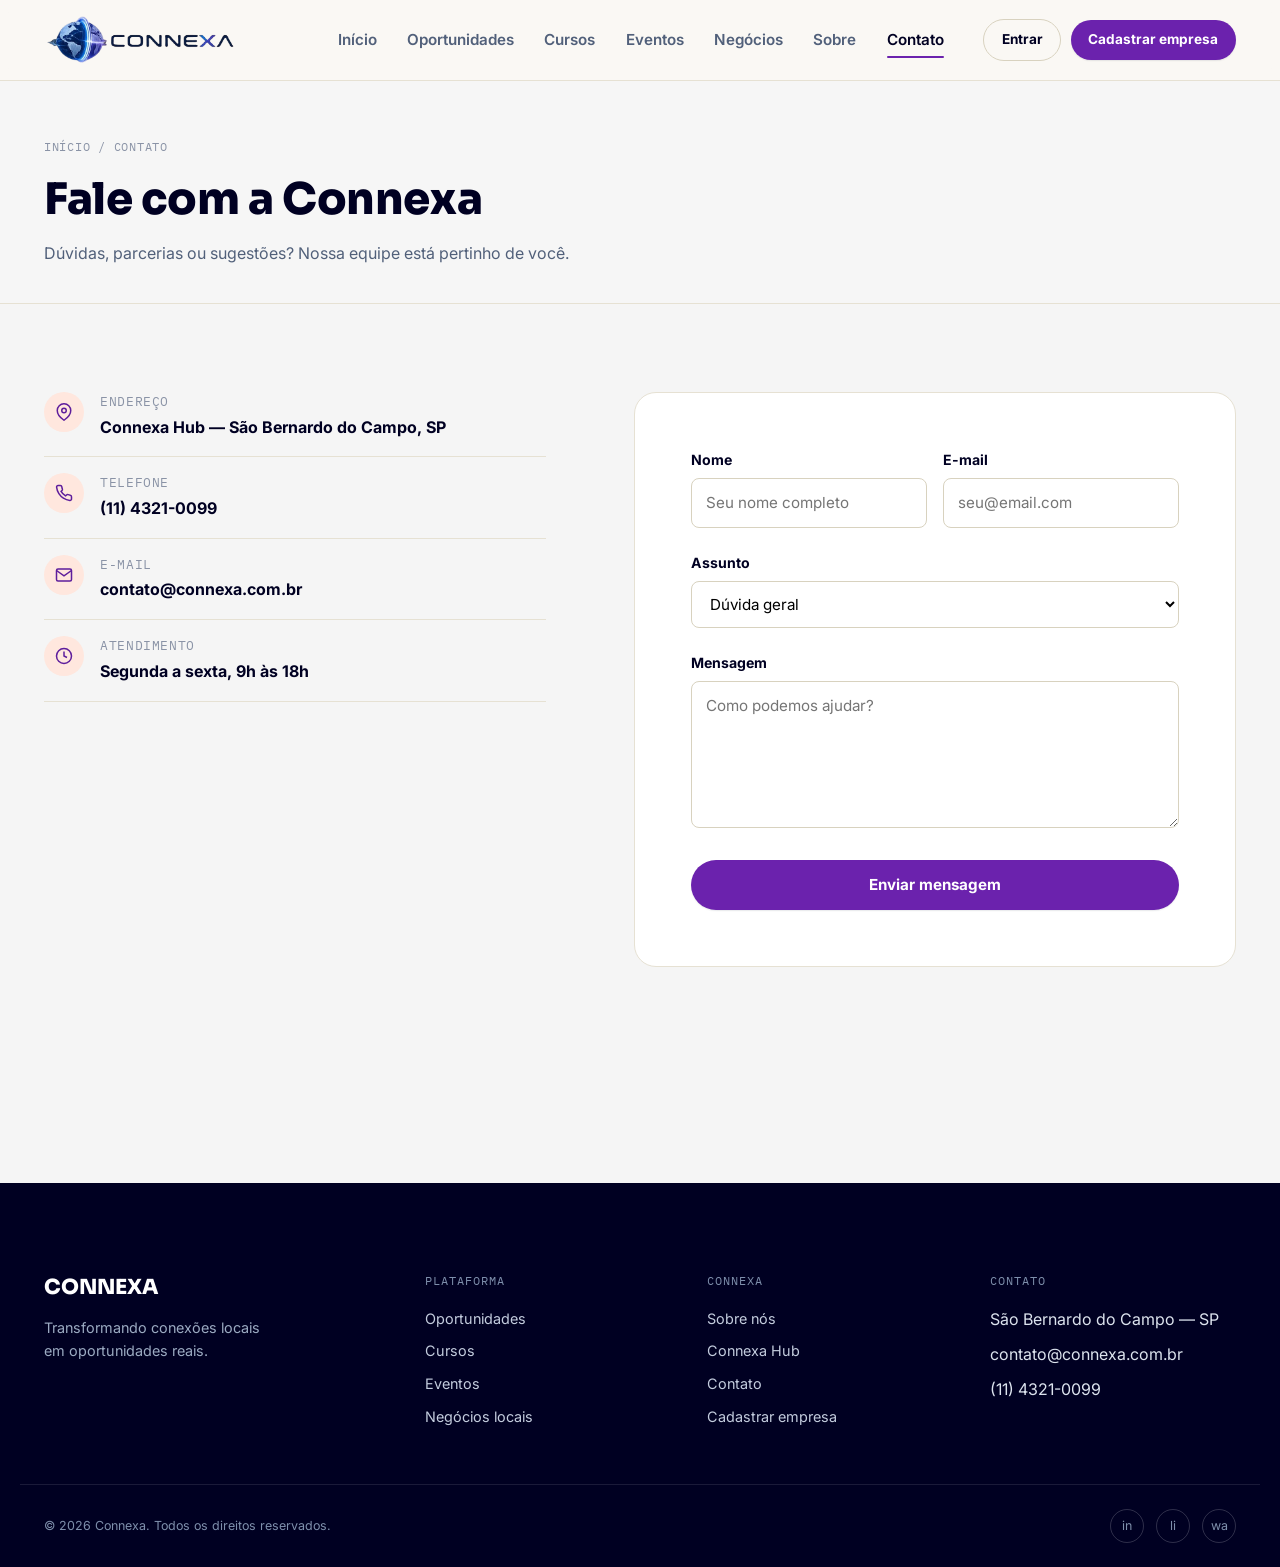
==== pages/contato.html @ 212e6dc8 "connexa v1" ====
<!DOCTYPE html>
<html lang="pt-BR">
<head>
<meta charset="UTF-8">
<meta name="viewport" content="width=device-width, initial-scale=1.0">
<title>Contato — CONNEXA</title>
<link rel="preconnect" href="https://fonts.googleapis.com">
<link href="https://fonts.googleapis.com/css2?family=Sora:wght@600;700;800&family=Inter:wght@400;500;600;700&family=IBM+Plex+Mono:wght@500&display=swap" rel="stylesheet">
<link rel="stylesheet" href="../css/variables.css">
<link rel="stylesheet" href="../css/reset.css">
<link rel="stylesheet" href="../css/layout.css">
<link rel="stylesheet" href="../css/components.css">
<link rel="stylesheet" href="../css/pages.css">
<link rel="stylesheet" href="../css/responsive.css">
</head>
<body>
<a class="skip-link" href="#conteudo">Ir para o conteúdo</a>

<header class="site-header">
  <div class="container site-header-div">
    <a href="index.html" class="brand">
      <img src="../assets/logo.png" alt="Logo do site Connexa">
    </a>
    <nav class="main-nav" id="main-nav" aria-label="Navegação principal">
      <ul class="main-nav__list">
        <li><a href="../index.html">Início</a></li>
        <li><a href="oportunidades.html">Oportunidades</a></li>
        <li><a href="cursos.html">Cursos</a></li>
        <li><a href="eventos.html">Eventos</a></li>
        <li><a href="negocios.html">Negócios</a></li>
        <li><a href="sobre.html">Sobre</a></li>
        <li><a href="contato.html" aria-current="page">Contato</a></li>
      </ul>
      <div class="header-actions in-nav">
        <a href="login.html" class="btn btn--ghost btn--sm">Entrar</a>
        <a href="cadastro.html" class="btn btn--primary btn--sm">Cadastrar empresa</a>
      </div>
    </nav>
    
    <button class="nav-toggle" aria-label="Abrir menu" aria-expanded="false" aria-controls="main-nav"><span></span></button>
  </div>
</header>

<main id="conteudo">

  <section class="page-header">
    <div class="container">
      <p class="page-header__crumb"><a href="../index.html">Início</a> / Contato</p>
      <h1 class="page-header__title">Fale com a Connexa</h1>
      <p class="page-header__desc">Dúvidas, parcerias ou sugestões? Nossa equipe está pertinho de você.</p>
    </div>
  </section>

  <section class="section">
    <div class="container contact-layout">

      <div>
        <div class="contact-info__item">
          <div class="contact-info__icon">
            <svg width="18" height="18" viewBox="0 0 24 24" fill="none" stroke="currentColor" stroke-width="2"><path d="M21 10c0 7-9 13-9 13s-9-6-9-13a9 9 0 1 1 18 0Z"/><circle cx="12" cy="10" r="3"/></svg>
          </div>
          <div>
            <p class="contact-info__label">Endereço</p>
            <p class="contact-info__value">Connexa Hub — São Bernardo do Campo, SP</p>
          </div>
        </div>
        <div class="contact-info__item">
          <div class="contact-info__icon">
            <svg width="18" height="18" viewBox="0 0 24 24" fill="none" stroke="currentColor" stroke-width="2"><path d="M22 16.92v3a2 2 0 0 1-2.18 2 19.79 19.79 0 0 1-8.63-3.07 19.5 19.5 0 0 1-6-6 19.79 19.79 0 0 1-3.07-8.67A2 2 0 0 1 4.11 2h3a2 2 0 0 1 2 1.72c.127.96.362 1.903.7 2.81a2 2 0 0 1-.45 2.11L8.09 9.91a16 16 0 0 0 6 6l1.27-1.27a2 2 0 0 1 2.11-.45c.907.338 1.85.573 2.81.7A2 2 0 0 1 22 16.92Z"/></svg>
          </div>
          <div>
            <p class="contact-info__label">Telefone</p>
            <p class="contact-info__value">(11) 4321-0099</p>
          </div>
        </div>
        <div class="contact-info__item">
          <div class="contact-info__icon">
            <svg width="18" height="18" viewBox="0 0 24 24" fill="none" stroke="currentColor" stroke-width="2"><rect x="2" y="4" width="20" height="16" rx="2"/><path d="m22 6-10 7L2 6"/></svg>
          </div>
          <div>
            <p class="contact-info__label">E-mail</p>
            <p class="contact-info__value">contato@connexa.com.br</p>
          </div>
        </div>
        <div class="contact-info__item">
          <div class="contact-info__icon">
            <svg width="18" height="18" viewBox="0 0 24 24" fill="none" stroke="currentColor" stroke-width="2"><circle cx="12" cy="12" r="10"/><path d="M12 6v6l4 2"/></svg>
          </div>
          <div>
            <p class="contact-info__label">Atendimento</p>
            <p class="contact-info__value">Segunda a sexta, 9h às 18h</p>
          </div>
        </div>
      </div>

      <div class="contact-form-card">
        <form data-form="contato">
          <div class="form-field--row">
            <div class="form-field">
              <label for="nome">Nome</label>
              <input type="text" id="nome" required placeholder="Seu nome completo">
            </div>
            <div class="form-field">
              <label for="email">E-mail</label>
              <input type="email" id="email" required placeholder="seu@email.com">
            </div>
          </div>
          <div class="form-field">
            <label for="assunto">Assunto</label>
            <select id="assunto">
              <option>Dúvida geral</option>
              <option>Parceria com empresa</option>
              <option>Sugestão para a plataforma</option>
              <option>Suporte técnico</option>
            </select>
          </div>
          <div class="form-field">
            <label for="mensagem">Mensagem</label>
            <textarea id="mensagem" rows="5" required placeholder="Como podemos ajudar?"></textarea>
          </div>
          <button type="submit" class="btn btn--primary btn--block">Enviar mensagem</button>
          <p data-feedback="contato" style="display:none; margin-top:1rem; color:var(--color-local); font-weight:600; font-size:0.9rem;"></p>
        </form>
      </div>

    </div>
  </section>

</main>

<footer class="site-footer">
  <div class="container site-footer__top">
    <div>
      <div class="site-footer__brand">CONNEXA</div>
      <p class="site-footer__tagline">Transformando conexões locais em oportunidades reais.</p>
    </div>
    <div>
      <div class="site-footer__heading">Plataforma</div>
      <div class="site-footer__list">
        <a href="oportunidades.html">Oportunidades</a>
        <a href="cursos.html">Cursos</a>
        <a href="eventos.html">Eventos</a>
        <a href="negocios.html">Negócios locais</a>
      </div>
    </div>
    <div>
      <div class="site-footer__heading">Connexa</div>
      <div class="site-footer__list">
        <a href="sobre.html">Sobre nós</a>
        <a href="sobre.html#hub">Connexa Hub</a>
        <a href="contato.html">Contato</a>
        <a href="cadastro.html">Cadastrar empresa</a>
      </div>
    </div>
    <div>
      <div class="site-footer__heading">Contato</div>
      <div class="site-footer__list">
        <span>São Bernardo do Campo — SP</span>
        <span>contato@connexa.com.br</span>
        <span>(11) 4321-0099</span>
      </div>
    </div>
  </div>
  <div class="container site-footer__bottom">
    <span>© <span data-year></span> Connexa. Todos os direitos reservados.</span>
    <div class="site-footer__social">
      <a href="#" aria-label="Instagram">in</a>
      <a href="#" aria-label="LinkedIn">li</a>
      <a href="#" aria-label="WhatsApp">wa</a>
    </div>
  </div>
</footer>

<script src="../js/main.js"></script>
<script src="../js/pages.js"></script>
</body>
</html>
---- css/variables.css ----
/* ============================================
   CONNEXA — DESIGN TOKENS
   Paleta inspirada em mural comunitário: base
   clara e calma, acento coral para oportunidade,
   âmbar para formação e verde para negócios locais.
   ============================================ */

:root {
  /* ---- Cor: base ---- */
  --color-bg:           #F5F5F5;
  --color-bg-alt:       #F6F6F6;
  --color-surface:      #FFFFFF;
  --color-ink:          #000022;
  --color-ink-soft:     #51607A;
  --color-ink-faint:    #8A93A6;
  --color-line:         #E6E1D3;
  --color-line-strong:  #D8D2BF;

  /* ---- Cor: acentos ---- */
  --color-primary:       #6B22AD; /* oportunidades / CTA principal */
  --color-primary-dark:  #5E1E9C;
  --color-primary-soft:  #FFE7DE;

  --color-secondary:      #98DFEA; /* cursos / formação */
  --color-secondary-dark: #59A2B4;
  --color-secondary-soft: #DEF1F4;

  --color-events:       #19647E; /* eventos */
  --color-events-dark:  #0D3250;
  --color-events-soft:  #DDEAF1;

  --color-local:        #1F7A5C; /* negócios locais */
  --color-local-dark:   #145C44;
  --color-local-soft:   #DEEFE7;

  --color-node:         #15233B; /* grafismo de rede/conexão */

  /* ---- Estado ---- */
  --color-focus:    #2D6E8E;
  --color-error:    #C23B2F;
  --color-success:  #1F7A5C;

  /* ---- Tipografia ---- */
  --font-display: 'Sora', 'Segoe UI', sans-serif;
  --font-body:    'Inter', 'Segoe UI', sans-serif;
  --font-mono:    'IBM Plex Mono', 'Courier New', monospace;

  --fs-display-xl: clamp(2.4rem, 5vw, 4rem);
  --fs-display-lg: clamp(1.9rem, 3.4vw, 2.8rem);
  --fs-display-md: clamp(1.5rem, 2.4vw, 2.05rem);
  --fs-display-sm: 1.25rem;
  --fs-body-lg:    1.125rem;
  --fs-body:       1rem;
  --fs-body-sm:    0.9rem;
  --fs-caption:    0.78rem;

  --lh-tight: 1.1;
  --lh-snug:  1.3;
  --lh-normal: 1.6;

  /* ---- Espaçamento ---- */
  --space-3xs: 0.25rem;
  --space-2xs: 0.5rem;
  --space-xs:  0.75rem;
  --space-sm:  1rem;
  --space-md:  1.5rem;
  --space-lg:  2.25rem;
  --space-xl:  3.5rem;
  --space-2xl: 5.5rem;
  --space-3xl: 8rem;

  /* ---- Layout ---- */
  --container-max: 1240px;
  --container-pad: 1.5rem;
  --radius-sm: 8px;
  --radius-md: 14px;
  --radius-lg: 22px;
  --radius-pill: 999px;

  /* ---- Sombra ---- */
  --shadow-sm: 0 1px 2px rgba(21, 35, 59, 0.06), 0 1px 1px rgba(21, 35, 59, 0.04);
  --shadow-md: 0 8px 24px rgba(21, 35, 59, 0.08);
  --shadow-lg: 0 20px 48px rgba(21, 35, 59, 0.14);

  /* ---- Movimento ---- */
  --ease-out: cubic-bezier(0.16, 1, 0.3, 1);
  --dur-fast: 150ms;
  --dur-base: 280ms;
  --dur-slow: 520ms;
}
---- css/layout.css ----
/* ============================================
   CONNEXA — LAYOUT
   ============================================ */

.container {
  width: 100%;
  max-width: var(--container-max);
  margin-inline: auto;
  padding-inline: var(--container-pad);
}

main { display: block; }

/* ---------- Header ---------- */

.site-header {
  position: sticky;
  top: 0;
  z-index: 100;
  background: rgba(250, 248, 243, 0.92);
  backdrop-filter: blur(10px);
  border-bottom: 1px solid var(--color-line);
}

.site-header-div {
  display: flex;
  align-items: center;
  justify-content: space-between;
  gap: var(--space-md);
  padding-block: 0.9rem;
}

.brand img{
  width: 12rem;
  
}

.brand {
  display: flex;
  align-items: center;
  gap: 0.6rem;
  font-family: var(--font-display);
  font-weight: 800;
  font-size: 1.3rem;
  letter-spacing: -0.01em;
  color: var(--color-ink);
  white-space: nowrap;
}

.brand__mark {
  width: 34px;
  height: 34px;
  flex-shrink: 0;
}

.main-nav {
  display: flex;
  align-items: center;
  gap: var(--space-lg);
}

.main-nav__list {
  display: flex;
  align-items: center;
  gap: var(--space-md);
}

.main-nav__list a {
  font-size: 0.95rem;
  font-weight: 600;
  color: var(--color-ink-soft);
  padding: 0.4rem 0.2rem;
  position: relative;
  transition: color var(--dur-fast) var(--ease-out);
}

.main-nav__list a:hover,
.main-nav__list a[aria-current="page"] {
  color: var(--color-ink);
}

.main-nav__list a[aria-current="page"]::after {
  content: "";
  position: absolute;
  left: 0.2rem; right: 0.2rem; bottom: -2px;
  height: 2px;
  background: var(--color-primary);
  border-radius: 2px;
}

.header-actions {
  display: flex;
  align-items: center;
  gap: 0.6rem;
}

.nav-toggle {
  display: none;
  width: 40px;
  height: 40px;
  align-items: center;
  justify-content: center;
  border-radius: var(--radius-sm);
}

.nav-toggle:hover { background: var(--color-bg-alt); }

.nav-toggle span,
.nav-toggle span::before,
.nav-toggle span::after {
  content: "";
  display: block;
  width: 20px;
  height: 2px;
  background: var(--color-ink);
  position: relative;
  transition: transform var(--dur-fast) var(--ease-out), opacity var(--dur-fast);
}
.nav-toggle span::before { position: absolute; top: -6px; }
.nav-toggle span::after { position: absolute; top: 6px; }

/* ---------- Footer ---------- */

.site-footer {
  background: var(--color-ink);
  color: #DCE3EE;
  margin-top: var(--space-3xl);
}

.site-footer__top {
  display: grid;
  grid-template-columns: 1.4fr 1fr 1fr 1fr;
  gap: var(--space-lg);
  padding-block: var(--space-2xl) var(--space-xl);
}

.site-footer__brand {
  font-family: var(--font-display);
  font-weight: 800;
  font-size: 1.3rem;
  color: #fff;
  margin-bottom: var(--space-xs);
}

.site-footer__tagline {
  color: #9BAAC2;
  font-size: var(--fs-body-sm);
  max-width: 26ch;
}

.site-footer__heading {
  font-family: var(--font-mono);
  text-transform: uppercase;
  letter-spacing: 0.08em;
  font-size: var(--fs-caption);
  color: #7E8FAC;
  margin-bottom: var(--space-sm);
}

.site-footer__list { display: flex; flex-direction: column; gap: 0.6rem; }
.site-footer__list a { font-size: var(--fs-body-sm); color: #C3CCDE; transition: color var(--dur-fast); }
.site-footer__list a:hover { color: #fff; }

.site-footer__bottom {
  border-top: 1px solid rgba(255,255,255,0.1);
  padding-block: var(--space-md);
  display: flex;
  justify-content: space-between;
  align-items: center;
  gap: var(--space-sm);
  font-size: var(--fs-caption);
  color: #7E8FAC;
}

.site-footer__social { display: flex; gap: 0.75rem; }
.site-footer__social a {
  width: 34px; height: 34px;
  border-radius: 50%;
  border: 1px solid rgba(255,255,255,0.18);
  display: flex; align-items: center; justify-content: center;
  transition: background var(--dur-fast), border-color var(--dur-fast);
}
.site-footer__social a:hover { background: var(--color-primary); border-color: var(--color-primary); }

/* ---------- Seções genéricas ---------- */

.section { padding-block: var(--space-2xl); }
.section--alt { background: var(--color-bg-alt); }
.section--tight { padding-block: var(--space-xl); }

.section__head {
  display: flex;
  align-items: flex-end;
  justify-content: space-between;
  gap: var(--space-md);
  margin-bottom: var(--space-lg);
}

.section__eyebrow {
  display: inline-flex;
  align-items: center;
  gap: 0.4rem;
  font-family: var(--font-mono);
  font-size: var(--fs-caption);
  text-transform: uppercase;
  letter-spacing: 0.1em;
  color: var(--color-ink-faint);
  margin-bottom: var(--space-2xs);
}

.section__eyebrow::before {
  content: "";
  width: 7px; height: 7px;
  border-radius: 50%;
  background: var(--color-primary);
}

.section__title {
  font-family: var(--font-display);
  font-size: var(--fs-display-md);
  font-weight: 800;
  letter-spacing: -0.01em;
  color: var(--color-ink);
}

.section__sub { color: var(--color-ink-soft); max-width: 50ch; margin-top: 0.4rem; }

/* ---------- Grids & carrosséis ---------- */

.scroll-row {
  display: flex;
  gap: var(--space-md);
  overflow-x: auto;
  scroll-snap-type: x mandatory;
  padding-bottom: var(--space-2xs);
  scrollbar-width: thin;
}
.scroll-row::-webkit-scrollbar { height: 6px; }
.scroll-row::-webkit-scrollbar-thumb { background: var(--color-line-strong); border-radius: var(--radius-pill); }

.scroll-row > * { scroll-snap-align: start; flex-shrink: 0; }
.scroll-row .card-vaga { width: min(85vw, 310px); }
.scroll-row .card-curso { width: min(80vw, 270px); }

.grid {
  display: grid;
  gap: var(--space-md);
}
.grid--2 { grid-template-columns: repeat(2, 1fr); }
.grid--3 { grid-template-columns: repeat(3, 1fr); }
.grid--4 { grid-template-columns: repeat(4, 1fr); }

/* ---------- Skip link ---------- */
.skip-link {
  position: absolute;
  left: -999px;
  top: 0;
  background: var(--color-primary);
  color: #fff;
  padding: 0.6rem 1rem;
  z-index: 200;
  border-radius: var(--radius-sm);
}
.skip-link:focus { left: var(--space-sm); top: var(--space-sm); }
---- css/components.css ----
/* ============================================
   CONNEXA — COMPONENTES
   ============================================ */

/* ---------- Botões ---------- */

.btn {
  display: inline-flex;
  align-items: center;
  justify-content: center;
  gap: 0.5rem;
  font-weight: 700;
  font-size: 0.95rem;
  padding: 0.8rem 1.5rem;
  border-radius: var(--radius-pill);
  transition: transform var(--dur-fast) var(--ease-out), box-shadow var(--dur-fast), background var(--dur-fast), color var(--dur-fast);
  white-space: nowrap;
}

.btn--primary { background: var(--color-primary); color: #fff; box-shadow: var(--shadow-sm); }
.btn--primary:hover { background: var(--color-primary-dark); transform: translateY(-1px); box-shadow: var(--shadow-md); }

.btn--dark { background: var(--color-ink); color: #fff; }
.btn--dark:hover { background: #0E1830; transform: translateY(-1px); }

.btn--ghost { background: transparent; color: var(--color-ink); border: 1.5px solid var(--color-line-strong); }
.btn--ghost:hover { border-color: var(--color-ink); background: var(--color-surface); }

.btn--outline-light { background: transparent; color: #fff; border: 1.5px solid rgba(255,255,255,0.55); }
.btn--outline-light:hover { background: rgba(255,255,255,0.12); border-color: #fff; }

.btn--sm { padding: 0.55rem 1.1rem; font-size: 0.85rem; }
.btn--block { width: 100%; }
.btn--icon { padding: 0.7rem; border-radius: 50%; }

.link-arrow {
  display: inline-flex;
  align-items: center;
  gap: 0.4rem;
  font-weight: 700;
  font-size: 0.95rem;
  color: var(--color-ink);
  border-bottom: 2px solid var(--color-primary);
  padding-bottom: 0.15rem;
  transition: gap var(--dur-fast) var(--ease-out);
}
.link-arrow:hover { gap: 0.65rem; color: var(--color-primary-dark); }

/* ---------- Chips / tags ---------- */

.chip {
  display: inline-flex;
  align-items: center;
  gap: 0.3rem;
  font-family: var(--font-mono);
  font-size: var(--fs-caption);
  text-transform: uppercase;
  letter-spacing: 0.04em;
  padding: 0.3rem 0.7rem;
  border-radius: var(--radius-pill);
  background: var(--color-bg-alt);
  color: var(--color-ink-soft);
}

.chip--primary { background: var(--color-primary-soft); color: var(--color-primary-dark); }
.chip--secondary { background: var(--color-secondary-soft); color: var(--color-secondary-dark); }
.chip--events { background: var(--color-events-soft); color: var(--color-events-dark); }
.chip--local { background: var(--color-local-soft); color: var(--color-local-dark); }

.filter-chip {
  font-size: 0.85rem;
  font-weight: 600;
  padding: 0.5rem 1rem;
  border-radius: var(--radius-pill);
  border: 1.5px solid var(--color-line-strong);
  background: var(--color-surface);
  color: var(--color-ink-soft);
  transition: all var(--dur-fast) var(--ease-out);
}
.filter-chip:hover { border-color: var(--color-ink); color: var(--color-ink); }
.filter-chip.is-active { background: var(--color-ink); border-color: var(--color-ink); color: #fff; }

/* ---------- Cards: Vaga / Oportunidade ---------- */

.card-vaga {
  background: var(--color-surface);
  border: 1px solid var(--color-line);
  border-radius: var(--radius-md);
  padding: var(--space-md);
  display: flex;
  flex-direction: column;
  gap: var(--space-sm);
  transition: transform var(--dur-base) var(--ease-out), box-shadow var(--dur-base) var(--ease-out), border-color var(--dur-base);
}
.card-vaga:hover { transform: translateY(-4px); box-shadow: var(--shadow-md); border-color: transparent; }

.card-vaga__top { display: flex; align-items: flex-start; gap: var(--space-sm); }

.card-vaga__logo {
  width: 48px; height: 48px;
  border-radius: var(--radius-sm);
  display: flex; align-items: center; justify-content: center;
  font-family: var(--font-display);
  font-weight: 800;
  color: #fff;
  flex-shrink: 0;
  font-size: 1.1rem;
}

.card-vaga__cargo {
  font-family: var(--font-display);
  font-weight: 700;
  font-size: 1.05rem;
  color: var(--color-ink);
  line-height: var(--lh-snug);
}
.card-vaga__empresa { color: var(--color-ink-soft); font-size: 0.9rem; margin-top: 0.15rem; }

.card-vaga__meta {
  display: flex;
  flex-wrap: wrap;
  gap: 0.5rem;
  font-size: 0.85rem;
  color: var(--color-ink-soft);
}
.card-vaga__meta span { display: inline-flex; align-items: center; gap: 0.3rem; }
.card-vaga__meta svg { width: 15px; height: 15px; flex-shrink: 0; opacity: 0.7; }

.card-vaga__footer {
  margin-top: auto;
  display: flex;
  align-items: center;
  justify-content: space-between;
  padding-top: var(--space-xs);
  border-top: 1px dashed var(--color-line);
}

/* ---------- Cards: Curso ---------- */

.card-curso {
  background: var(--color-surface);
  border-radius: var(--radius-md);
  overflow: hidden;
  border: 1px solid var(--color-line);
  transition: transform var(--dur-base) var(--ease-out), box-shadow var(--dur-base) var(--ease-out);
  display: flex;
  flex-direction: column;
}
.card-curso:hover { transform: translateY(-4px); box-shadow: var(--shadow-md); }

.card-curso__cover {
  height: 130px;
  position: relative;
  display: flex;
  align-items: flex-end;
  padding: var(--space-sm);
}
.card-curso__cover::after {
  content: "";
  position: absolute; inset: 0;
  background: linear-gradient(160deg, rgba(0,0,0,0) 40%, rgba(0,0,0,0.25));
}
.card-curso__icon { position: relative; z-index: 1; font-size: 1.8rem; }

.card-curso__body { padding: var(--space-sm) var(--space-md) var(--space-md); display: flex; flex-direction: column; gap: 0.5rem; flex: 1; }
.card-curso__nome { font-family: var(--font-display); font-weight: 700; font-size: 1.02rem; line-height: var(--lh-snug); }
.card-curso__instituicao { color: var(--color-ink-soft); font-size: 0.88rem; }
.card-curso__footer { margin-top: auto; display: flex; justify-content: space-between; align-items: center; font-size: 0.85rem; color: var(--color-ink-soft); }

/* ---------- Cards: Evento ---------- */

.card-evento {
  background: var(--color-surface);
  border: 1px solid var(--color-line);
  border-radius: var(--radius-md);
  padding: var(--space-md);
  display: flex;
  gap: var(--space-md);
  align-items: center;
  transition: transform var(--dur-base) var(--ease-out), box-shadow var(--dur-base) var(--ease-out);
}
.card-evento:hover { transform: translateY(-3px); box-shadow: var(--shadow-md); }

.card-evento__data {
  flex-shrink: 0;
  width: 64px;
  text-align: center;
  background: var(--color-events-soft);
  color: var(--color-events-dark);
  border-radius: var(--radius-sm);
  padding: 0.5rem 0.3rem;
  font-family: var(--font-mono);
}
.card-evento__data .dia { font-size: 1.4rem; font-weight: 800; display: block; line-height: 1; }
.card-evento__data .mes { font-size: 0.7rem; text-transform: uppercase; letter-spacing: 0.06em; }

.card-evento__info { flex: 1; min-width: 0; }
.card-evento__nome { font-family: var(--font-display); font-weight: 700; font-size: 1.02rem; margin-bottom: 0.2rem; }
.card-evento__local { color: var(--color-ink-soft); font-size: 0.88rem; }

/* vertical evento card variant (used in listing grid) */
.card-evento--stack {
  flex-direction: column;
  align-items: stretch;
}
.card-evento--stack .card-evento__data {
  width: auto;
  align-self: flex-start;
  display: flex;
  gap: 0.4rem;
  align-items: baseline;
  padding: 0.4rem 0.7rem;
}
.card-evento--stack .card-evento__data .dia { font-size: 1.1rem; }
.card-evento--stack .card-evento__footer { margin-top: var(--space-sm); display: flex; justify-content: space-between; align-items: center; }

/* ---------- Cards: Negócio local ---------- */

.card-negocio {
  background: var(--color-surface);
  border: 1px solid var(--color-line);
  border-radius: var(--radius-md);
  padding: var(--space-md);
  display: flex;
  flex-direction: column;
  gap: var(--space-sm);
  text-align: left;
  transition: transform var(--dur-base) var(--ease-out), box-shadow var(--dur-base) var(--ease-out);
}
.card-negocio:hover { transform: translateY(-4px); box-shadow: var(--shadow-md); }

.card-negocio__foto {
  width: 56px; height: 56px;
  border-radius: 50%;
  display: flex; align-items: center; justify-content: center;
  font-family: var(--font-display);
  font-weight: 800;
  color: #fff;
  font-size: 1.2rem;
}
.card-negocio__nome { font-family: var(--font-display); font-weight: 700; font-size: 1.02rem; }
.card-negocio__desc { color: var(--color-ink-soft); font-size: 0.9rem; }

/* ---------- Card: publicar (área empresas) ---------- */

.card-publicar {
  background: var(--color-surface);
  border: 1.5px dashed var(--color-line-strong);
  border-radius: var(--radius-md);
  padding: var(--space-lg);
  text-align: left;
  transition: border-color var(--dur-base), transform var(--dur-base) var(--ease-out);
}
.card-publicar:hover { border-color: var(--color-primary); transform: translateY(-3px); }
.card-publicar__icon {
  width: 44px; height: 44px;
  border-radius: var(--radius-sm);
  background: var(--color-primary-soft);
  color: var(--color-primary-dark);
  display: flex; align-items: center; justify-content: center;
  margin-bottom: var(--space-sm);
}
.card-publicar__titulo { font-family: var(--font-display); font-weight: 700; font-size: 1.05rem; margin-bottom: 0.3rem; }
.card-publicar__desc { color: var(--color-ink-soft); font-size: 0.9rem; }

/* ---------- Busca ---------- */

.search-bar {
  background: var(--color-surface);
  border-radius: var(--radius-pill);
  box-shadow: var(--shadow-lg);
  display: flex;
  align-items: center;
  padding: 0.4rem 0.4rem 0.4rem 1.3rem;
  gap: 0.5rem;
  max-width: 680px;
}
.search-bar svg { flex-shrink: 0; opacity: 0.55; width: 20px; height: 20px; }
.search-bar input {
  flex: 1;
  border: none;
  outline: none;
  background: transparent;
  font-size: 1rem;
  padding-block: 0.7rem;
  min-width: 0;
}
.search-bar input::placeholder { color: var(--color-ink-faint); }

.search-bar--page {
  max-width: none;
  box-shadow: var(--shadow-sm);
  border: 1px solid var(--color-line);
}

.search-toolbar {
  display: flex;
  gap: var(--space-sm);
  align-items: center;
  flex-wrap: wrap;
  margin-bottom: var(--space-md);
}

/* ---------- Filtros (sidebar) ---------- */

.filters {
  background: var(--color-surface);
  border: 1px solid var(--color-line);
  border-radius: var(--radius-md);
  padding: var(--space-md);
}
.filters__group { margin-bottom: var(--space-md); }
.filters__group:last-child { margin-bottom: 0; }
.filters__title {
  font-family: var(--font-mono);
  font-size: var(--fs-caption);
  text-transform: uppercase;
  letter-spacing: 0.07em;
  color: var(--color-ink-faint);
  margin-bottom: 0.6rem;
}
.filters__option {
  display: flex;
  align-items: center;
  gap: 0.55rem;
  padding: 0.4rem 0;
  font-size: 0.92rem;
  color: var(--color-ink-soft);
  cursor: pointer;
}
.filters__option input { accent-color: var(--color-primary); width: 16px; height: 16px; }
.filters__option:hover { color: var(--color-ink); }

.filter-chip-row { display: flex; gap: 0.5rem; flex-wrap: wrap; }

/* ---------- Listing layout ---------- */

.listing {
  display: grid;
  grid-template-columns: 260px 1fr;
  gap: var(--space-lg);
  align-items: flex-start;
}

.listing__results-head {
  display: flex;
  align-items: center;
  justify-content: space-between;
  margin-bottom: var(--space-md);
  flex-wrap: wrap;
  gap: var(--space-sm);
}
.listing__count { color: var(--color-ink-soft); font-size: 0.92rem; }
.listing__count strong { color: var(--color-ink); }

.sort-select {
  border: 1.5px solid var(--color-line-strong);
  border-radius: var(--radius-pill);
  padding: 0.5rem 1rem;
  font-size: 0.88rem;
  background: var(--color-surface);
}

/* ---------- Formulários ---------- */

.form-field { margin-bottom: var(--space-md); }
.form-field label {
  display: block;
  font-size: 0.88rem;
  font-weight: 700;
  margin-bottom: 0.4rem;
  color: var(--color-ink);
}
.form-field input,
.form-field select,
.form-field textarea {
  width: 100%;
  border: 1.5px solid var(--color-line-strong);
  border-radius: var(--radius-sm);
  padding: 0.75rem 0.9rem;
  font-size: 0.95rem;
  background: var(--color-surface);
  transition: border-color var(--dur-fast);
}
.form-field input:focus,
.form-field select:focus,
.form-field textarea:focus { border-color: var(--color-events); }
.form-field--row { display: flex; gap: var(--space-sm); }
.form-field--row > div { flex: 1; }
.form-hint { font-size: 0.8rem; color: var(--color-ink-faint); margin-top: 0.3rem; }

.role-toggle {
  display: grid;
  grid-template-columns: repeat(3, 1fr);
  gap: 0.6rem;
  margin-bottom: var(--space-lg);
}
.role-toggle input { position: absolute; opacity: 0; pointer-events: none; }
.role-toggle label {
  display: flex;
  flex-direction: column;
  align-items: center;
  gap: 0.4rem;
  padding: var(--space-sm);
  border: 1.5px solid var(--color-line-strong);
  border-radius: var(--radius-md);
  text-align: center;
  font-size: 0.85rem;
  font-weight: 700;
  color: var(--color-ink-soft);
  cursor: pointer;
  transition: all var(--dur-fast) var(--ease-out);
}
.role-toggle input:checked + label {
  border-color: var(--color-primary);
  background: var(--color-primary-soft);
  color: var(--color-primary-dark);
}

.auth-card {
  background: var(--color-surface);
  border: 1px solid var(--color-line);
  border-radius: var(--radius-lg);
  padding: var(--space-xl);
  max-width: 460px;
  margin-inline: auto;
  box-shadow: var(--shadow-md);
}

/* ---------- Badges numéricos / stats ---------- */

.stat {
  display: flex;
  flex-direction: column;
  gap: 0.15rem;
}
.stat__num { font-family: var(--font-display); font-weight: 800; font-size: 1.9rem; color: var(--color-ink); }
.stat__label { font-size: 0.82rem; color: var(--color-ink-soft); }

/* ---------- Empty state ---------- */
.empty-state {
  text-align: center;
  padding: var(--space-2xl) var(--space-md);
  color: var(--color-ink-soft);
}
.empty-state h3 { font-family: var(--font-display); color: var(--color-ink); margin-bottom: 0.4rem; }

/* ---------- Pagination ---------- */
.pagination { display: flex; justify-content: center; gap: 0.4rem; margin-top: var(--space-lg); }
.pagination button {
  width: 38px; height: 38px;
  border-radius: 50%;
  font-weight: 700;
  font-size: 0.88rem;
  color: var(--color-ink-soft);
}
.pagination button.is-active { background: var(--color-ink); color: #fff; }
.pagination button:hover:not(.is-active) { background: var(--color-bg-alt); }
---- css/pages.css ----
/* ============================================
   CONNEXA — PÁGINAS INTERNAS
   ============================================ */

.page-header {
  background: var(--color-bg-alt);
  border-bottom: 1px solid var(--color-line);
  padding-block: var(--space-xl) var(--space-lg);
}
.page-header__crumb {
  font-family: var(--font-mono);
  font-size: var(--fs-caption);
  color: var(--color-ink-faint);
  text-transform: uppercase;
  letter-spacing: 0.06em;
  margin-bottom: var(--space-2xs);
}
.page-header__crumb a:hover { color: var(--color-ink); }
.page-header__title {
  font-family: var(--font-display);
  font-weight: 800;
  font-size: var(--fs-display-lg);
  letter-spacing: -0.01em;
}
.page-header__desc { color: var(--color-ink-soft); margin-top: 0.4rem; max-width: 60ch; }

.page-header .search-bar { margin-top: var(--space-md); }

/* ---------- Sobre: história ---------- */

.about-hero {
  display: grid;
  grid-template-columns: 1fr 1fr;
  gap: var(--space-2xl);
  align-items: center;
  padding-block: var(--space-2xl);
}
.about-hero__title { font-family: var(--font-display); font-weight: 800; font-size: var(--fs-display-lg); margin-bottom: var(--space-sm); }
.about-hero__text p { color: var(--color-ink-soft); margin-bottom: var(--space-sm); }
.about-hero__text p:last-child { margin-bottom: 0; }

.founding-card {
  background: var(--color-ink);
  color: #fff;
  border-radius: var(--radius-lg);
  padding: var(--space-xl);
}
.founding-card__row { display: flex; justify-content: space-between; padding-block: var(--space-sm); border-bottom: 1px solid rgba(255,255,255,0.12); }
.founding-card__row:last-child { border-bottom: none; }
.founding-card__label { color: #9BAAC2; font-size: 0.85rem; }
.founding-card__value { font-weight: 700; text-align: right; }

.timeline {
  position: relative;
  padding-left: var(--space-lg);
  border-left: 2px solid var(--color-line-strong);
}
.timeline__item { position: relative; padding-bottom: var(--space-lg); }
.timeline__item:last-child { padding-bottom: 0; }
.timeline__item::before {
  content: "";
  position: absolute;
  left: calc(-1 * var(--space-lg) - 6px);
  top: 4px;
  width: 12px; height: 12px;
  border-radius: 50%;
  background: var(--color-primary);
  border: 3px solid var(--color-bg);
}
.timeline__year { font-family: var(--font-mono); color: var(--color-primary-dark); font-size: 0.85rem; }
.timeline__title { font-family: var(--font-display); font-weight: 700; margin: 0.2rem 0 0.3rem; }
.timeline__text { color: var(--color-ink-soft); font-size: 0.92rem; max-width: 56ch; }

.values-grid { display: grid; grid-template-columns: repeat(4, 1fr); gap: var(--space-md); }
.value-card {
  background: var(--color-surface);
  border: 1px solid var(--color-line);
  border-radius: var(--radius-md);
  padding: var(--space-md);
}
.value-card__icon {
  width: 38px; height: 38px;
  border-radius: var(--radius-sm);
  background: var(--color-primary-soft);
  color: var(--color-primary-dark);
  display: flex; align-items: center; justify-content: center;
  margin-bottom: var(--space-sm);
}
.value-card__title { font-family: var(--font-display); font-weight: 700; margin-bottom: 0.2rem; font-size: 0.98rem; }
.value-card__desc { font-size: 0.85rem; color: var(--color-ink-soft); }

.mvv-grid { display: grid; grid-template-columns: repeat(2, 1fr); gap: var(--space-md); }
.mvv-card {
  background: var(--color-surface);
  border-radius: var(--radius-md);
  border: 1px solid var(--color-line);
  padding: var(--space-lg);
}
.mvv-card__label { font-family: var(--font-mono); text-transform: uppercase; font-size: var(--fs-caption); letter-spacing: 0.08em; color: var(--color-primary-dark); margin-bottom: 0.5rem; }
.mvv-card__text { font-family: var(--font-display); font-weight: 600; font-size: 1.15rem; line-height: var(--lh-snug); }

/* ---------- Hub ---------- */

.hub {
  background: var(--color-ink);
  border-radius: var(--radius-lg);
  color: #fff;
  padding: var(--space-2xl);
  display: grid;
  grid-template-columns: 1fr 1fr;
  gap: var(--space-2xl);
  align-items: center;
}
.hub__title { font-family: var(--font-display); font-weight: 800; font-size: var(--fs-display-md); margin-bottom: var(--space-sm); }
.hub__desc { color: #B9C4D8; margin-bottom: var(--space-md); }
.hub__list { display: grid; grid-template-columns: 1fr 1fr; gap: 0.7rem; }
.hub__list li {
  display: flex; align-items: center; gap: 0.5rem;
  font-size: 0.92rem; color: #DCE3EE;
  background: rgba(255,255,255,0.06);
  border-radius: var(--radius-sm);
  padding: 0.6rem 0.8rem;
}
.hub__list li svg { color: #8549BB; width: 16px; height: 16px; flex-shrink: 0; }

.hub__map {
  background: rgba(255,255,255,0.05);
  border: 1px dashed rgba(255,255,255,0.25);
  border-radius: var(--radius-md);
  aspect-ratio: 4/3.2;
  display: flex;
  flex-direction: column;
  align-items: center;
  justify-content: center;
  gap: 0.5rem;
  color: #8FA0BD;
  font-size: 0.85rem;
  text-align: center;
  padding: var(--space-md);
}

/* ---------- Contato ---------- */

.contact-layout {
  display: grid;
  grid-template-columns: 1fr 1.2fr;
  gap: var(--space-2xl);
}
.contact-info__item { display: flex; gap: var(--space-sm); padding-block: var(--space-sm); border-bottom: 1px solid var(--color-line); }
.contact-info__item:first-child { padding-top: 0; }
.contact-info__icon {
  width: 40px; height: 40px;
  border-radius: 50%;
  background: var(--color-primary-soft);
  color: var(--color-primary-dark);
  display: flex; align-items: center; justify-content: center;
  flex-shrink: 0;
}
.contact-info__label { font-size: 0.8rem; color: var(--color-ink-faint); text-transform: uppercase; letter-spacing: 0.05em; font-family: var(--font-mono); }
.contact-info__value { font-weight: 700; margin-top: 0.15rem; }

.contact-form-card {
  background: var(--color-surface);
  border: 1px solid var(--color-line);
  border-radius: var(--radius-lg);
  padding: var(--space-xl);
}

/* ---------- Auth pages (login / cadastro) ---------- */

.auth-shell {
  min-height: calc(100vh - 72px);
  display: flex;
  align-items: center;
  justify-content: center;
  padding-block: var(--space-2xl);
  background:
    radial-gradient(circle at 12% 18%, rgba(255,90,54,0.06), transparent 40%),
    radial-gradient(circle at 88% 82%, rgba(45,110,142,0.07), transparent 40%),
    var(--color-bg-alt);
}
.auth-card__logo { display: flex; align-items: center; gap: 0.5rem; justify-content: center; margin-bottom: var(--space-md); }
.auth-card__title { font-family: var(--font-display); font-weight: 800; font-size: 1.5rem; text-align: center; margin-bottom: 0.3rem; }
.auth-card__sub { text-align: center; color: var(--color-ink-soft); font-size: 0.92rem; margin-bottom: var(--space-lg); }
.auth-card__divider { display: flex; align-items: center; gap: 0.7rem; margin-block: var(--space-md); color: var(--color-ink-faint); font-size: 0.82rem; }
.auth-card__divider::before, .auth-card__divider::after { content: ""; flex: 1; height: 1px; background: var(--color-line); }
.auth-card__foot { text-align: center; font-size: 0.9rem; color: var(--color-ink-soft); margin-top: var(--space-md); }
.auth-card__foot a { font-weight: 700; color: var(--color-primary-dark); }
.auth-card--wide { max-width: 640px; }

.checkbox-row { display: flex; align-items: center; gap: 0.5rem; font-size: 0.88rem; color: var(--color-ink-soft); }
.checkbox-row input { width: 16px; height: 16px; accent-color: var(--color-primary); }
.form-row-between { display: flex; align-items: center; justify-content: space-between; margin-bottom: var(--space-md); }
.form-row-between a { font-size: 0.85rem; font-weight: 700; color: var(--color-events); }
---- css/responsive.css ----
/* ============================================
   CONNEXA — RESPONSIVO
   ============================================ */

/* ---------- Tablet (<= 1024px) ---------- */
@media (max-width: 1024px) {
  .listing { grid-template-columns: 220px 1fr; }
  .grid--4 { grid-template-columns: repeat(2, 1fr); }
  .grid--3 { grid-template-columns: repeat(2, 1fr); }
  .how-row { grid-template-columns: repeat(2, 1fr); }
  .publicar-grid { grid-template-columns: repeat(2, 1fr); }
  .values-grid { grid-template-columns: repeat(2, 1fr); }
  .cta-empresas { grid-template-columns: 1fr; }
  .hub { grid-template-columns: 1fr; }
  .hub__map { order: -1; aspect-ratio: 16/9; }
  .about-hero { grid-template-columns: 1fr; }
  .contact-layout { grid-template-columns: 1fr; }
  .site-footer__top { grid-template-columns: 1.2fr 1fr 1fr; }
}

/* ---------- Mobile nav + menus (<= 860px) ---------- */
@media (max-width: 860px) {

  .main-nav {
    position: fixed;
    top: 0px;
    right: 0;
    left:auto;
    height: 100vh;
    right: 0;
    width: 320px;
    max-width:85vw;
    height: 100vh;

    background: #fff;

    display: flex;
    flex-direction: column;
    align-items: stretch;

    padding: 2rem 1.5rem;

    gap: 2rem;

    border-left: 1px solid var(--color-line);

    box-shadow:
      -12px 0 30px rgba(0,0,0,.12);

    transform: translateX(100%);
    transition: transform .35s ease;

    overflow-y: auto;
  }

  .main-nav.is-open{
      transform:translateX(0);
  }

  .main-nav__list {
    display: flex;
    flex-direction: column;
    align-items: stretch;
    gap: 0.8rem; /* espaço entre os links */
  }

  .main-nav__list a {
    display: flex;
    align-items: center;

    width: 100%;

    padding: 14px 18px;

    border-radius: 12px;

    font-size: 1rem;
    font-weight: 600;
}


  .header-actions.in-nav{

      margin-top:auto;

      width:100%;

      display:flex;

      flex-direction:column;

      gap:12px;

  }

  .header-actions.in-nav .btn{

      width:100%;

      justify-content:center;

  }

  .header-actions>.btn{

      display:none;

  }

  .nav-toggle{

      display:flex;

      width:48px;

      height:48px;

  }

}

/* ---------- Small tablet / large phone (<= 768px) ---------- */
@media (max-width: 768px) {
  .grid--4, .grid--3, .grid--2 { grid-template-columns: repeat(2, 1fr); }
  .how-row { grid-template-columns: 1fr; }
  .publicar-grid { grid-template-columns: 1fr; }
  .values-grid { grid-template-columns: repeat(2, 1fr); }
  .mvv-grid { grid-template-columns: 1fr; }
  .listing { grid-template-columns: 1fr; }
  .filters { position: static; }
  .hub__list { grid-template-columns: 1fr; }
  .newsletter { flex-direction: column; align-items: flex-start; }
  .newsletter form { width: 100%; }
  .newsletter input { flex: 1; min-width: 0; }
  .section__head { flex-direction: column; align-items: flex-start; }
  .role-toggle { grid-template-columns: 1fr; }
  .form-field--row { flex-direction: column; gap: 0; }
}

/* ---------- Phone (<= 560px) ---------- */
@media (max-width: 560px) {
  :root { --container-pad: 1.1rem; }
  .hero { padding-block: var(--space-xl) var(--space-lg); }
  .hero__stats { flex-wrap: wrap; gap: var(--space-md); }
  .search-bar { flex-wrap: wrap; padding: 0.6rem; border-radius: var(--radius-md); }
  .search-bar input { padding-block: 0.5rem; }
  .search-bar .btn { width: 100%; }
  .values-grid { grid-template-columns: 1fr; }
  .card-evento { flex-direction: column; align-items: stretch; }
  .card-evento__data { width: auto; align-self: flex-start; display: flex; gap: 0.4rem; align-items: baseline; }
  .founding-card__row { flex-direction: column; gap: 0.2rem; }
  .founding-card__value { text-align: left; }
  .auth-card, .contact-form-card { padding: var(--space-lg); }
  .cta-empresas, .hub { padding: var(--space-lg); border-radius: var(--radius-md); }
  .site-footer__top { grid-template-columns: 1fr; gap: var(--space-lg); }
  .site-footer__bottom { flex-direction: column; gap: 0.6rem; text-align: center; }
}
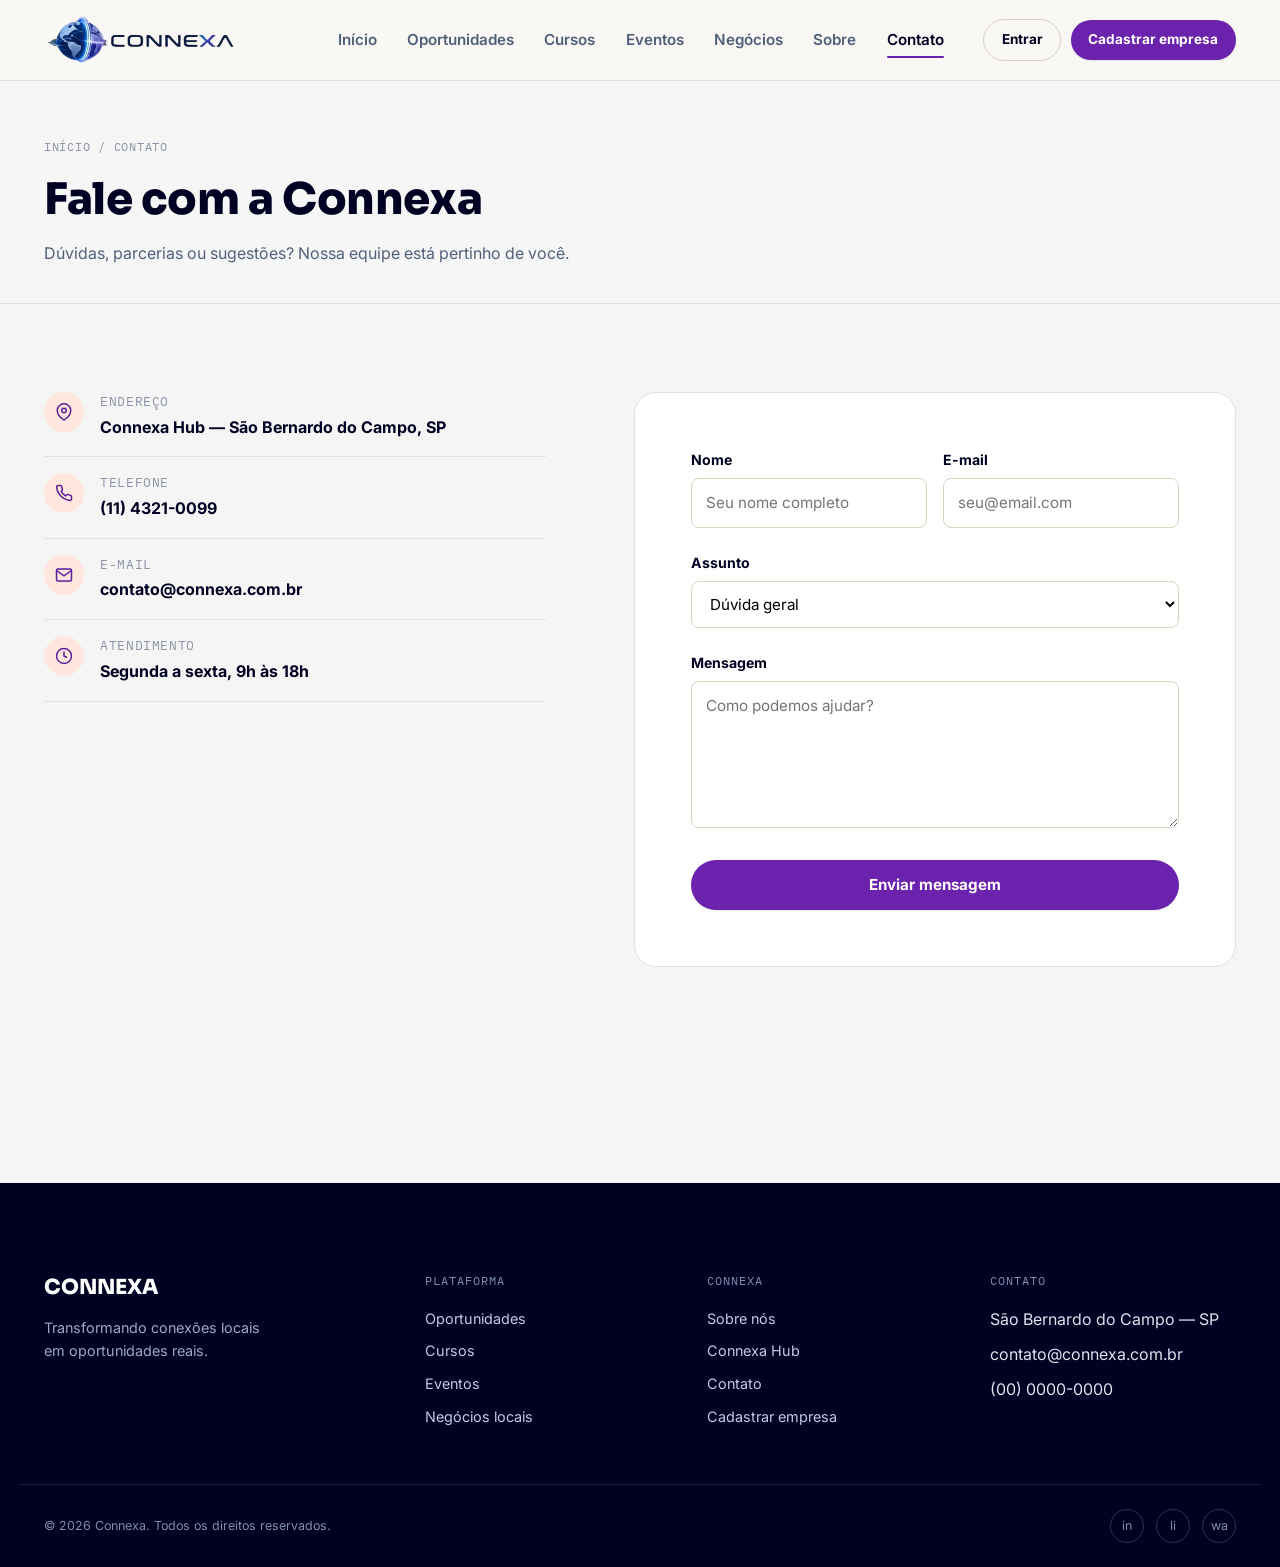
==== commit c19609f7: "Update contact phone number to a placeholder format" ====
--- a/pages/contato.html
+++ b/pages/contato.html
@@ -157,7 +157,7 @@
       <div class="site-footer__list">
         <span>São Bernardo do Campo — SP</span>
         <span>contato@connexa.com.br</span>
-        <span>(11) 4321-0099</span>
+        <span>(00) 0000-0000</span>
       </div>
     </div>
   </div>
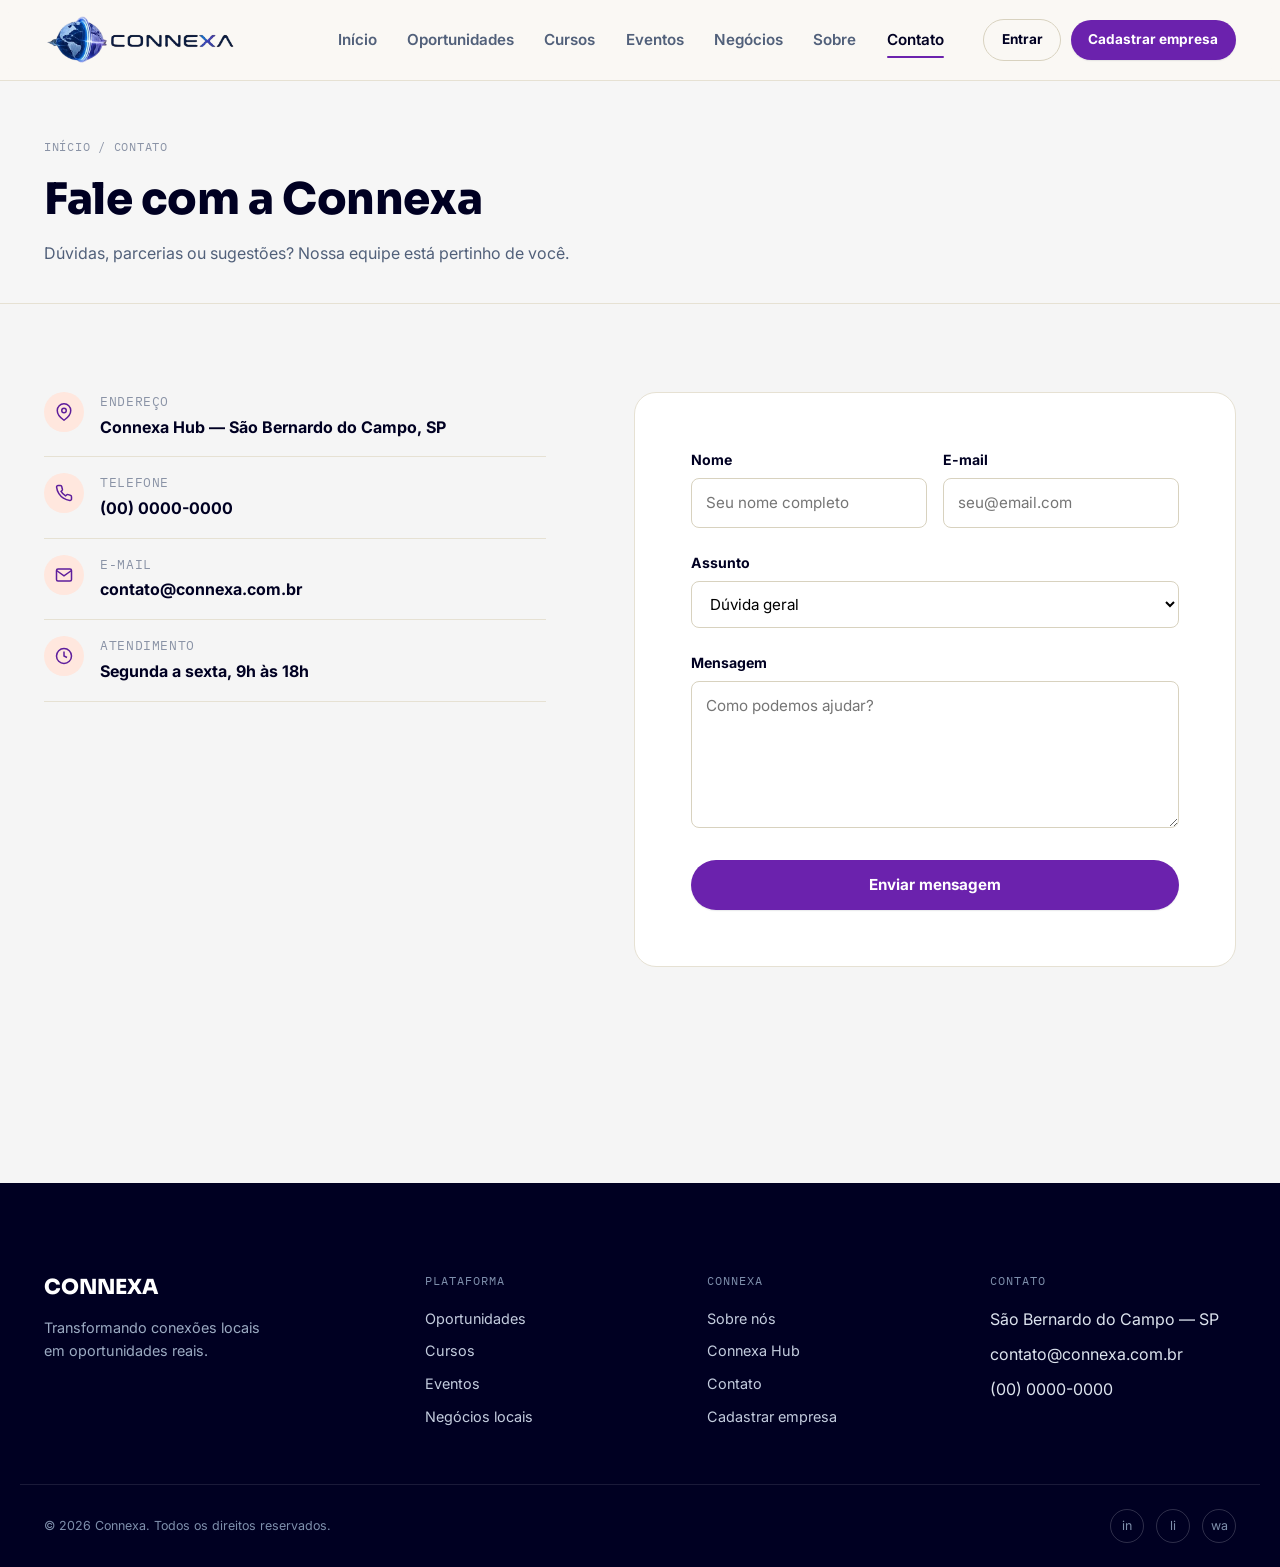
==== commit 7e584385: "Update contact phone number to a placeholder format" ====
--- a/pages/contato.html
+++ b/pages/contato.html
@@ -70,7 +70,7 @@
           </div>
           <div>
             <p class="contact-info__label">Telefone</p>
-            <p class="contact-info__value">(11) 4321-0099</p>
+            <p class="contact-info__value">(00) 0000-0000</p>
           </div>
         </div>
         <div class="contact-info__item">
